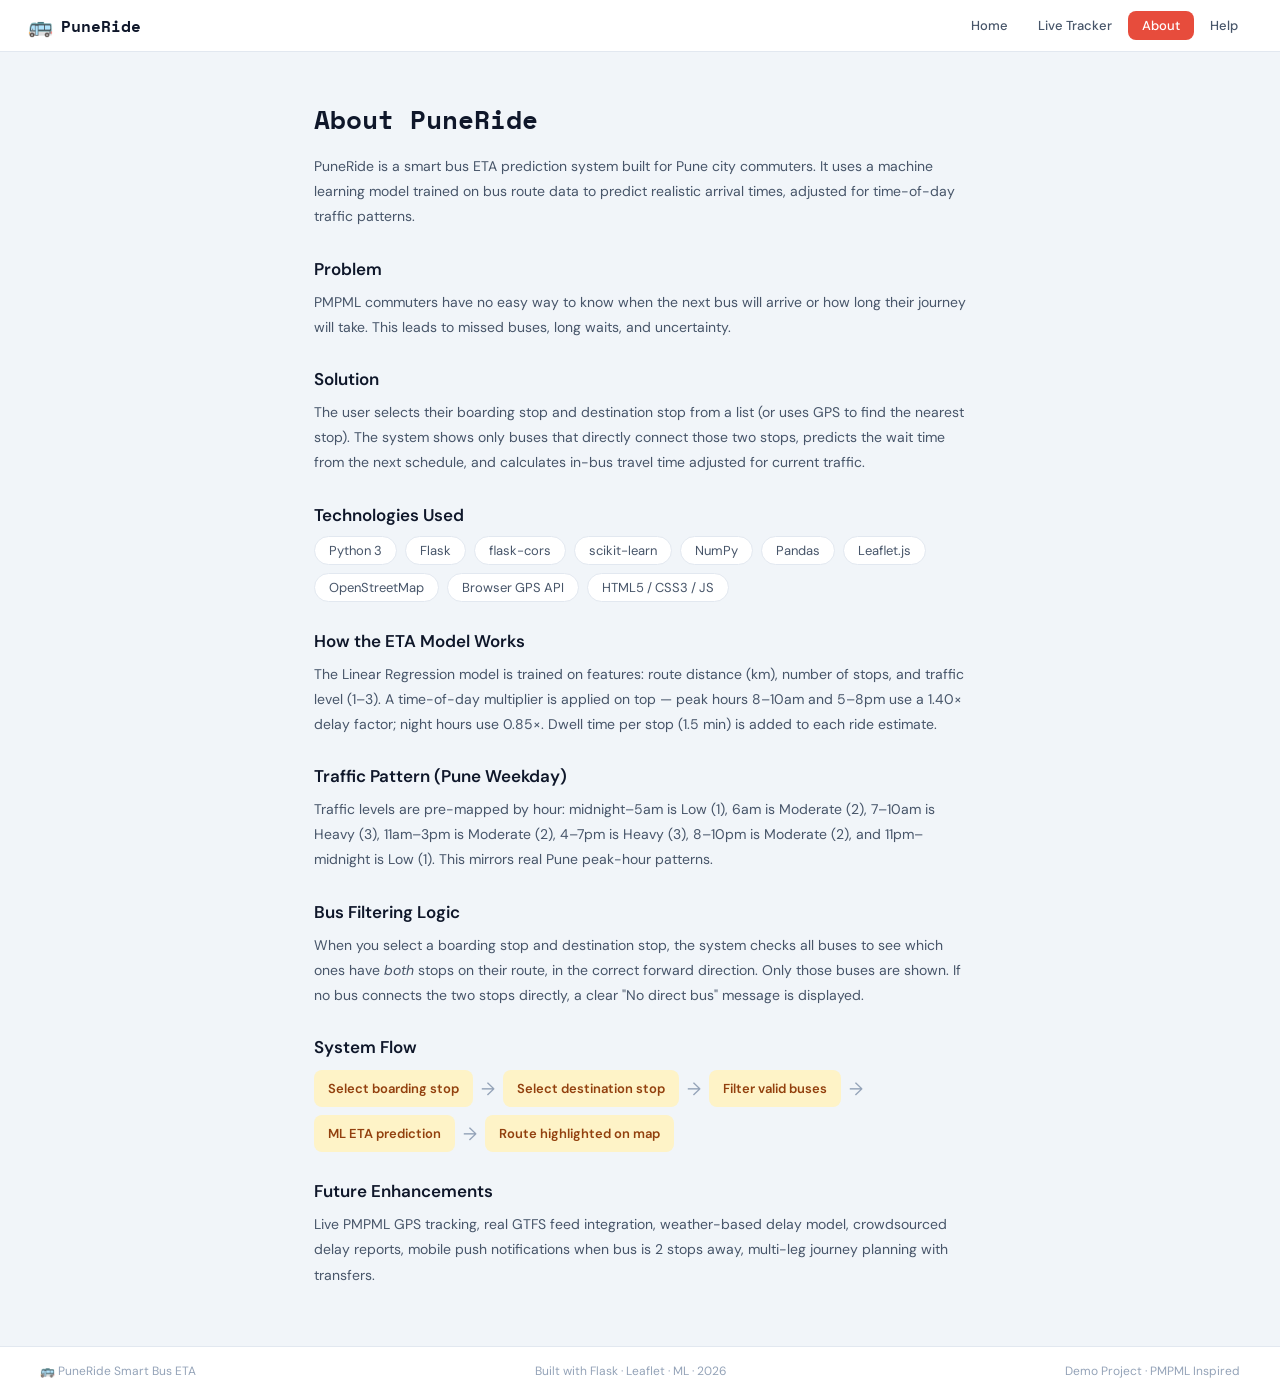
==== about.html @ 7d2801a6 "Add files via upload" ====
<!DOCTYPE html>
<html lang="en">
<head>
  <meta charset="UTF-8"/>
  <meta name="viewport" content="width=device-width, initial-scale=1.0"/>
  <title>About – PuneRide</title>
  <link rel="stylesheet" href="style.css"/>
  <link href="https://fonts.googleapis.com/css2?family=Space+Mono:wght@400;700&family=DM+Sans:wght@300;400;500;600&display=swap" rel="stylesheet"/>
</head>
<body>
<nav>
  <div class="logo"><span class="logo-icon">🚌</span> PuneRide</div>
  <div class="nav-links">
    <a href="index.html">Home</a>
    <a href="dashboard.html">Live Tracker</a>
    <a href="about.html" class="active">About</a>
    <a href="help.html">Help</a>
  </div>
</nav>
<div class="content-wrap">
  <h1>About PuneRide</h1>
  <p>PuneRide is a smart bus ETA prediction system built for Pune city commuters. It uses a machine learning model trained on bus route data to predict realistic arrival times, adjusted for time-of-day traffic patterns.</p>

  <h2>Problem</h2>
  <p>PMPML commuters have no easy way to know when the next bus will arrive or how long their journey will take. This leads to missed buses, long waits, and uncertainty.</p>

  <h2>Solution</h2>
  <p>The user selects their boarding stop and destination stop from a list (or uses GPS to find the nearest stop). The system shows only buses that directly connect those two stops, predicts the wait time from the next schedule, and calculates in-bus travel time adjusted for current traffic.</p>

  <h2>Technologies Used</h2>
  <div class="chips">
    <span class="chip">Python 3</span><span class="chip">Flask</span><span class="chip">flask-cors</span>
    <span class="chip">scikit-learn</span><span class="chip">NumPy</span><span class="chip">Pandas</span>
    <span class="chip">Leaflet.js</span><span class="chip">OpenStreetMap</span>
    <span class="chip">Browser GPS API</span><span class="chip">HTML5 / CSS3 / JS</span>
  </div>

  <h2>How the ETA Model Works</h2>
  <p>The Linear Regression model is trained on features: route distance (km), number of stops, and traffic level (1–3). A time-of-day multiplier is applied on top — peak hours 8–10am and 5–8pm use a 1.40× delay factor; night hours use 0.85×. Dwell time per stop (1.5 min) is added to each ride estimate.</p>

  <h2>Traffic Pattern (Pune Weekday)</h2>
  <p>Traffic levels are pre-mapped by hour: midnight–5am is Low (1), 6am is Moderate (2), 7–10am is Heavy (3), 11am–3pm is Moderate (2), 4–7pm is Heavy (3), 8–10pm is Moderate (2), and 11pm–midnight is Low (1). This mirrors real Pune peak-hour patterns.</p>

  <h2>Bus Filtering Logic</h2>
  <p>When you select a boarding stop and destination stop, the system checks all buses to see which ones have <em>both</em> stops on their route, in the correct forward direction. Only those buses are shown. If no bus connects the two stops directly, a clear "No direct bus" message is displayed.</p>

  <h2>System Flow</h2>
  <div class="flow">
    <div class="flow-step">Select boarding stop</div>
    <div class="flow-arrow">→</div>
    <div class="flow-step">Select destination stop</div>
    <div class="flow-arrow">→</div>
    <div class="flow-step">Filter valid buses</div>
    <div class="flow-arrow">→</div>
    <div class="flow-step">ML ETA prediction</div>
    <div class="flow-arrow">→</div>
    <div class="flow-step">Route highlighted on map</div>
  </div>

  <h2>Future Enhancements</h2>
  <p>Live PMPML GPS tracking, real GTFS feed integration, weather-based delay model, crowdsourced delay reports, mobile push notifications when bus is 2 stops away, multi-leg journey planning with transfers.</p>
</div>
<footer>
  <div class="footer-inner">
    <span>🚌 PuneRide Smart Bus ETA</span>
    <span>Built with Flask · Leaflet · ML · 2026</span>
    <span>Demo Project · PMPML Inspired</span>
  </div>
</footer>
</body>
</html>
---- style.css ----
/* =============================================
   PUNERIDE v2 — STYLES
============================================= */
:root {
  --brand:    #e74c3c;
  --brand-dk: #c0392b;
  --green:    #27ae60;
  --amber:    #f39c12;
  --text-1:   #0f172a;
  --text-2:   #475569;
  --text-3:   #94a3b8;
  --bg:       #f1f5f9;
  --surface:  #ffffff;
  --border:   #e2e8f0;
  --radius:   10px;
  --radius-lg:14px;
  --shadow:   0 2px 14px rgba(0,0,0,0.08);
}

* { box-sizing: border-box; margin: 0; padding: 0; }

body {
  font-family: 'DM Sans', sans-serif;
  background: var(--bg);
  color: var(--text-1);
  min-height: 100vh;
  display: flex;
  flex-direction: column;
}
.dashboard-body { overflow: hidden; height: 100vh; }
a { text-decoration: none; color: inherit; }

/* NAV */
nav {
  display: flex;
  align-items: center;
  justify-content: space-between;
  padding: 0 28px;
  height: 52px;
  background: var(--surface);
  border-bottom: 1px solid var(--border);
  flex-shrink: 0;
  z-index: 300;
  position: relative;
}
.logo {
  font-family: 'Space Mono', monospace;
  font-size: 16px;
  font-weight: 700;
  display: flex;
  align-items: center;
  gap: 8px;
}
.logo-icon { font-size: 20px; }
.nav-links { display: flex; gap: 2px; }
.nav-links a {
  padding: 6px 14px;
  border-radius: 8px;
  font-size: 13px;
  font-weight: 500;
  color: var(--text-2);
  transition: all 0.15s;
}
.nav-links a:hover { background: var(--bg); color: var(--text-1); }
.nav-links a.active { background: var(--brand); color: #fff; }

/* TRACKER LAYOUT */
.tracker-layout {
  display: grid;
  grid-template-columns: 360px 1fr;
  height: calc(100vh - 52px);
  overflow: hidden;
}

/* LEFT PANEL */
.left-panel {
  background: var(--surface);
  border-right: 1px solid var(--border);
  overflow-y: auto;
}

.panel-section {
  padding: 18px 18px;
  border-bottom: 1px solid var(--border);
}
.panel-section.hidden { display: none; }

.step-header {
  display: flex;
  align-items: center;
  gap: 10px;
  margin-bottom: 14px;
  font-size: 14px;
  font-weight: 600;
}
.step-badge {
  width: 22px; height: 22px;
  background: var(--brand);
  color: #fff;
  border-radius: 50%;
  display: flex; align-items: center; justify-content: center;
  font-size: 11px; font-weight: 700; flex-shrink: 0;
}

/* Search */
.search-wrap {
  display: flex;
  gap: 8px;
  margin-bottom: 10px;
}
.search-wrap input {
  flex: 1;
  padding: 9px 12px;
  border: 1px solid var(--border);
  border-radius: var(--radius);
  font-size: 14px;
  font-family: 'DM Sans', sans-serif;
  color: var(--text-1);
  background: var(--bg);
  outline: none;
}
.search-wrap input:focus { border-color: var(--brand); background: #fff; }

.gps-btn {
  padding: 8px 12px;
  border: 1px solid var(--border);
  border-radius: var(--radius);
  background: var(--surface);
  font-size: 12px;
  font-weight: 600;
  color: var(--text-2);
  cursor: pointer;
  white-space: nowrap;
  transition: all 0.15s;
  font-family: 'DM Sans', sans-serif;
}
.gps-btn:hover { background: var(--bg); color: var(--text-1); }

/* Stop list */
.stop-list {
  max-height: 340px;
  overflow-y: auto;
}
.stop-item {
  display: flex;
  align-items: center;
  gap: 10px;
  padding: 10px 12px;
  border-radius: var(--radius);
  cursor: pointer;
  transition: background 0.12s;
  border: 1px solid transparent;
}
.stop-item:hover { background: var(--bg); border-color: var(--border); }
.stop-icon { font-size: 18px; flex-shrink: 0; }
.stop-name { font-size: 13px; font-weight: 500; color: var(--text-1); }
.stop-routes { font-size: 11px; color: var(--text-3); margin-top: 2px; }
.no-stops { padding: 16px 12px; font-size: 13px; color: var(--text-3); text-align: center; }

/* Selected stop row */
.selected-stop-row {
  display: flex;
  align-items: center;
  gap: 10px;
  background: var(--bg);
  border: 1px solid var(--border);
  border-radius: var(--radius);
  padding: 10px 12px;
}
.sel-dot {
  width: 12px; height: 12px;
  border-radius: 50%;
  flex-shrink: 0;
}
.sel-label { font-size: 11px; color: var(--text-3); }
.sel-name { font-size: 13px; font-weight: 600; color: var(--text-1); }
.change-btn {
  margin-left: auto;
  font-size: 12px;
  color: var(--brand);
  background: none;
  border: none;
  cursor: pointer;
  font-weight: 600;
  font-family: 'DM Sans', sans-serif;
}
.change-btn:hover { text-decoration: underline; }

/* Bus Cards */
.bus-card {
  border: 1.5px solid var(--border);
  border-radius: var(--radius-lg);
  margin-bottom: 10px;
  overflow: hidden;
  transition: border-color 0.15s;
  position: relative;
}
.bus-card.best  { border-color: var(--brand); }
.bus-card.selected-card { border-color: var(--brand); box-shadow: 0 0 0 3px rgba(231,76,60,0.12); }
.best-badge {
  position: absolute; top: 8px; right: 8px;
  background: var(--brand); color: #fff;
  font-size: 10px; font-weight: 700;
  padding: 2px 8px; border-radius: 99px;
}
.bus-card-top {
  display: flex; align-items: center; gap: 12px;
  padding: 14px;
}
.bus-number {
  width: 44px; height: 44px;
  border-radius: 10px;
  color: #fff;
  font-family: 'Space Mono', monospace;
  font-size: 14px; font-weight: 700;
  display: flex; align-items: center; justify-content: center;
  flex-shrink: 0;
}
.bus-info { flex: 1; }
.bus-name  { font-size: 13px; font-weight: 600; }
.bus-meta  { font-size: 11px; color: var(--text-3); margin-top: 2px; }
.bus-eta-mini { text-align: right; }
.eta-mins {
  font-family: 'Space Mono', monospace;
  font-size: 22px; font-weight: 700;
}
.eta-mins span { font-size: 11px; font-weight: 400; color: var(--text-3); margin-left: 2px; }
.eta-arrive { font-size: 11px; color: var(--text-3); }

.bus-breakdown {
  border-top: 1px solid var(--border);
  padding: 8px 14px;
  background: var(--bg);
}
.bk-row {
  display: flex; gap: 8px; align-items: flex-start;
  font-size: 12px; color: var(--text-2);
  padding: 3px 0;
}
.bk-icon { flex-shrink: 0; }

.btn-select-bus {
  width: 100%; padding: 10px;
  background: var(--text-1); color: #fff;
  border: none; font-family: 'DM Sans', sans-serif;
  font-size: 13px; font-weight: 600;
  cursor: pointer; transition: background 0.15s;
}
.btn-select-bus:hover { background: #1e293b; }

/* No bus message */
.no-bus-msg {
  text-align: center;
  padding: 28px 16px;
  background: var(--bg);
  border: 1.5px dashed var(--border);
  border-radius: var(--radius-lg);
}
.no-bus-icon { font-size: 36px; margin-bottom: 10px; }
.no-bus-title { font-size: 16px; font-weight: 700; color: var(--text-1); margin-bottom: 8px; }
.no-bus-sub { font-size: 13px; color: var(--text-2); line-height: 1.6; }

/* ETA Panel */
.eta-hero {
  display: flex; align-items: center; justify-content: space-between;
  background: var(--brand); color: #fff;
  border-radius: var(--radius-lg);
  padding: 18px 20px; margin-bottom: 16px;
}
.eta-big {
  font-family: 'Space Mono', monospace;
  font-size: 52px; font-weight: 700; line-height: 1;
}
.eta-unit { font-size: 13px; opacity: 0.8; margin-top: 4px; }
.eta-arrive-box { text-align: right; }
.eta-arrive-label { font-size: 11px; opacity: 0.75; }
.eta-arrive-time {
  font-family: 'Space Mono', monospace;
  font-size: 28px; font-weight: 700; margin-top: 4px;
}

.journey-timeline { margin-bottom: 14px; }
.tl-step { display: flex; align-items: flex-start; gap: 12px; padding: 8px 0; }
.tl-dot { width: 12px; height: 12px; border-radius: 50%; flex-shrink: 0; margin-top: 4px; }
.tl-content { flex: 1; }
.tl-title { font-size: 13px; font-weight: 600; }
.tl-sub { font-size: 12px; color: var(--text-3); margin-top: 2px; }
.tl-time {
  font-family: 'Space Mono', monospace;
  font-size: 13px; font-weight: 700; white-space: nowrap;
}
.tl-line { width: 1px; height: 14px; background: var(--border); margin-left: 5px; }

.traffic-info-row {
  display: flex; align-items: center; justify-content: space-between;
  padding: 10px 12px;
  border: 1.5px solid;
  border-radius: 8px;
  font-size: 13px; font-weight: 600;
  margin-bottom: 14px;
}

.btn-reset {
  width: 100%; padding: 10px;
  background: transparent;
  border: 1px solid var(--border);
  border-radius: var(--radius);
  font-family: 'DM Sans', sans-serif;
  font-size: 13px; color: var(--text-2);
  cursor: pointer; transition: all 0.15s;
}
.btn-reset:hover { background: var(--bg); color: var(--text-1); }

/* MAP */
.map-container { position: relative; height: 100%; }
#map { width: 100%; height: 100%; }

.map-legend {
  position: absolute; bottom: 24px; left: 14px;
  background: rgba(255,255,255,0.96);
  border: 1px solid var(--border);
  border-radius: 10px;
  padding: 10px 14px;
  display: flex; flex-direction: column; gap: 6px;
  z-index: 400; box-shadow: var(--shadow);
}
.leg-item { display: flex; align-items: center; gap: 8px; font-size: 12px; color: var(--text-2); }
.leg-dot { width: 10px; height: 10px; border-radius: 50%; }
.leg-line { width: 20px; height: 4px; background: var(--brand); border-radius: 2px; }

.traffic-badge {
  position: absolute; top: 14px; right: 14px;
  color: #fff; border-radius: 99px;
  padding: 6px 16px; font-size: 12px; font-weight: 700;
  z-index: 400; box-shadow: var(--shadow);
  font-family: 'DM Sans', sans-serif;
}

/* LANDING */
.hero {
  text-align: center; padding: 80px 24px 60px;
  max-width: 720px; margin: 0 auto;
}
.hero-badge {
  display: inline-block;
  font-family: 'Space Mono', monospace;
  font-size: 10px; font-weight: 700;
  letter-spacing: 0.15em; color: var(--brand);
  border: 1px solid var(--brand);
  border-radius: 99px; padding: 4px 14px; margin-bottom: 24px;
}
.hero h1 {
  font-family: 'Space Mono', monospace;
  font-size: 38px; font-weight: 700; line-height: 1.2;
  margin-bottom: 18px;
}
.hero h1 .accent { color: var(--brand); }
.hero p { font-size: 16px; color: var(--text-2); line-height: 1.7; margin-bottom: 32px; }
.hero-btns { display: flex; gap: 12px; justify-content: center; margin-bottom: 48px; }
.btn-main {
  display: inline-block; background: var(--brand); color: #fff;
  padding: 12px 28px; border-radius: var(--radius);
  font-size: 15px; font-weight: 600; transition: background 0.2s;
}
.btn-main:hover { background: var(--brand-dk); }
.btn-ghost {
  display: inline-block; background: transparent; color: var(--text-2);
  padding: 12px 24px; border: 1px solid var(--border);
  border-radius: var(--radius); font-size: 15px; font-weight: 500;
}
.btn-ghost:hover { background: var(--surface); }
.hero-stats { display: flex; align-items: center; justify-content: center; gap: 32px; }
.hs { text-align: center; }
.hs-num { font-family: 'Space Mono', monospace; font-size: 28px; font-weight: 700; }
.hs-label { font-size: 12px; color: var(--text-3); margin-top: 2px; }
.hs-div { width: 1px; height: 40px; background: var(--border); }

.features {
  display: grid; grid-template-columns: repeat(4,1fr);
  gap: 16px; padding: 0 40px 60px;
  max-width: 1000px; margin: 0 auto; width: 100%;
}
.feat {
  background: var(--surface);
  border: 1px solid var(--border);
  border-radius: var(--radius-lg);
  padding: 24px 20px;
}
.feat-num { font-family: 'Space Mono', monospace; font-size: 11px; color: var(--text-3); margin-bottom: 12px; }
.feat-icon { font-size: 24px; margin-bottom: 12px; }
.feat h3 { font-size: 14px; font-weight: 600; margin-bottom: 8px; }
.feat p { font-size: 13px; color: var(--text-2); line-height: 1.6; }

/* ABOUT / HELP */
.content-wrap { max-width: 700px; margin: 0 auto; padding: 48px 24px; flex: 1; }
.content-wrap h1 {
  font-family: 'Space Mono', monospace;
  font-size: 26px; font-weight: 700; margin-bottom: 16px;
}
.content-wrap h2 { font-size: 17px; font-weight: 600; margin: 28px 0 10px; }
.content-wrap p { font-size: 14px; color: var(--text-2); line-height: 1.8; margin-bottom: 10px; }
.content-wrap code {
  background: var(--bg); border: 1px solid var(--border);
  padding: 2px 6px; border-radius: 4px; font-size: 13px;
}
.chips { display: flex; flex-wrap: wrap; gap: 8px; margin-bottom: 10px; }
.chip {
  background: var(--surface); border: 1px solid var(--border);
  border-radius: 99px; padding: 5px 14px; font-size: 13px; color: var(--text-2);
}
.flow { display: flex; flex-wrap: wrap; align-items: center; gap: 8px; margin-top: 12px; }
.flow-step { background: #fef3c7; color: #92400e; padding: 10px 14px; border-radius: 8px; font-size: 13px; font-weight: 600; }
.flow-arrow { font-size: 18px; color: var(--text-3); }

.faq {
  border: 1px solid var(--border); border-radius: var(--radius);
  margin-bottom: 10px; overflow: hidden; background: var(--surface);
}
.faq-q {
  padding: 15px 18px; font-size: 14px; font-weight: 600;
  cursor: pointer; display: flex; justify-content: space-between; align-items: center;
}
.faq-q:hover { background: var(--bg); }
.arrow { font-size: 18px; color: var(--text-3); }
.faq-a { padding: 12px 18px 15px; font-size: 13px; color: var(--text-2); line-height: 1.7; border-top: 1px solid var(--border); }

/* FOOTER */
footer { padding: 16px 28px; border-top: 1px solid var(--border); background: var(--surface); margin-top: auto; }
.footer-inner {
  display: flex; justify-content: space-between;
  font-size: 12px; color: var(--text-3);
  max-width: 1200px; margin: 0 auto;
}

/* RESPONSIVE */
@media (max-width: 900px) {
  .tracker-layout { grid-template-columns: 1fr; grid-template-rows: auto 420px; }
  .features { grid-template-columns: repeat(2,1fr); }
  .hero h1 { font-size: 26px; }
  .footer-inner { flex-direction: column; gap: 4px; text-align: center; }
}
@media (max-width: 600px) {
  .features { grid-template-columns: 1fr; padding: 0 20px 40px; }
  nav { padding: 0 16px; }
  .nav-links a { padding: 5px 10px; font-size: 12px; }
}
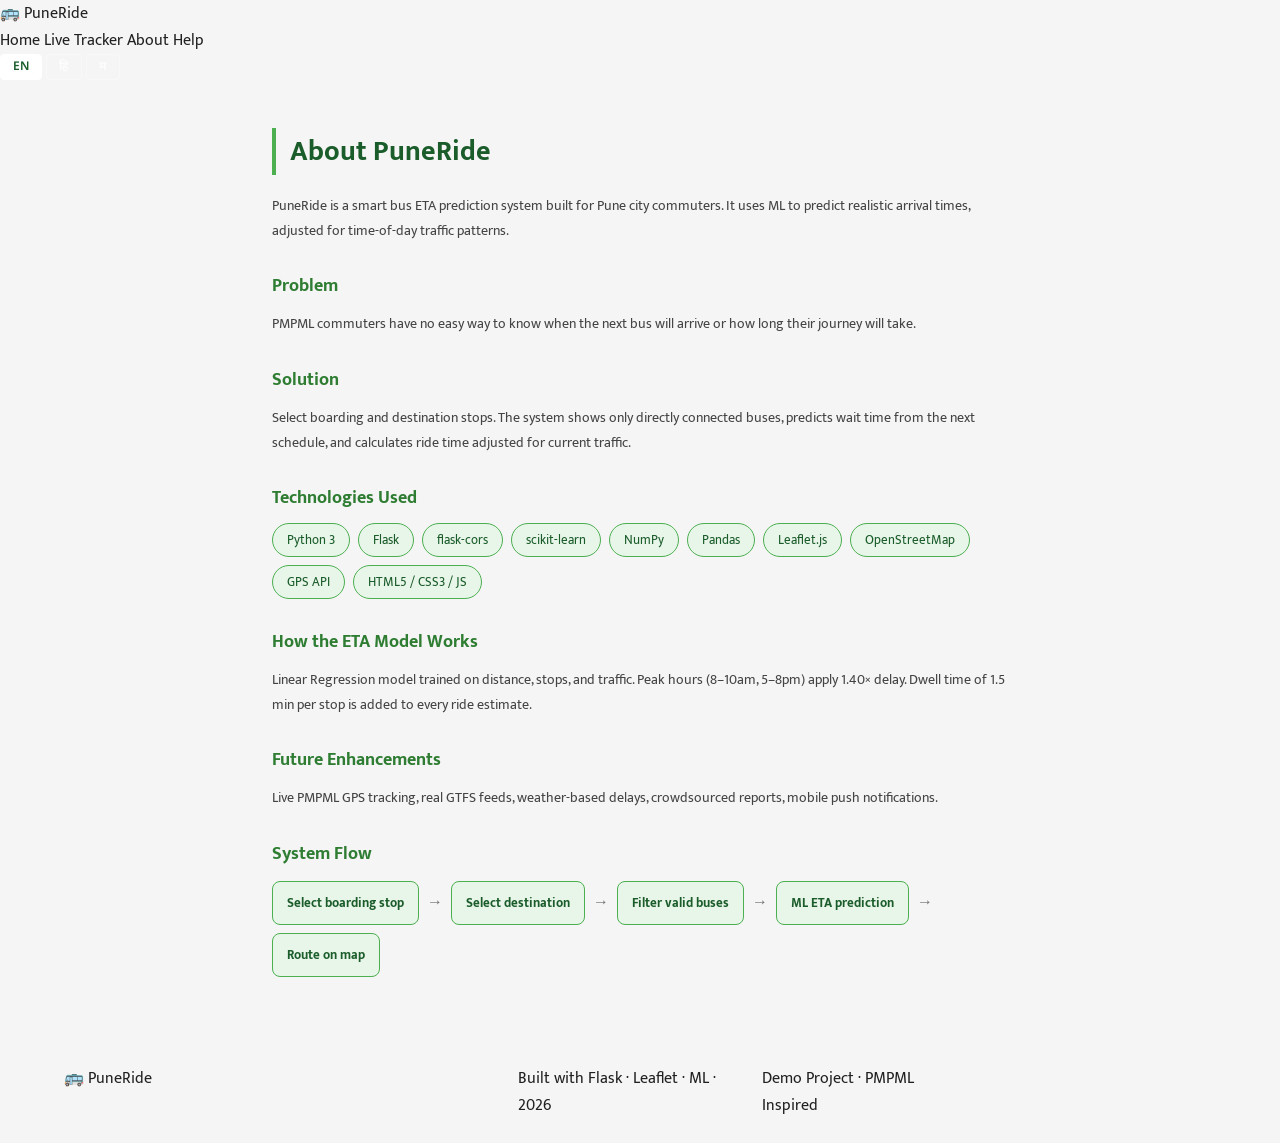
==== commit a0fc467e: "Add files via upload" ====
--- a/about.html
+++ b/about.html
@@ -5,67 +5,68 @@
   <meta name="viewport" content="width=device-width, initial-scale=1.0"/>
   <title>About – PuneRide</title>
   <link rel="stylesheet" href="style.css"/>
-  <link href="https://fonts.googleapis.com/css2?family=Space+Mono:wght@400;700&family=DM+Sans:wght@300;400;500;600&display=swap" rel="stylesheet"/>
+  <link href="https://fonts.googleapis.com/css2?family=Syne:wght@400;600;700;800&family=Noto+Sans+Devanagari:wght@300;400;500;600&display=swap" rel="stylesheet"/>
 </head>
-<body>
+<body class="landing-body">
+<div class="bg-canvas">
+  <div class="bg-grid"></div>
+  <div class="bg-glow g1"></div>
+  <div class="bg-glow g2"></div>
+</div>
 <nav>
-  <div class="logo"><span class="logo-icon">🚌</span> PuneRide</div>
-  <div class="nav-links">
-    <a href="index.html">Home</a>
-    <a href="dashboard.html">Live Tracker</a>
-    <a href="about.html" class="active">About</a>
-    <a href="help.html">Help</a>
+  <div class="logo"><span class="logo-bus">🚌</span> PuneRide</div>
+  <div class="nav-center">
+    <a href="index.html" data-i18n="nav_home">Home</a>
+    <a href="dashboard.html" data-i18n="nav_tracker">Live Tracker</a>
+    <a href="about.html" class="active" data-i18n="nav_about">About</a>
+    <a href="help.html" data-i18n="nav_help">Help</a>
+  </div>
+  <div class="nav-right">
+    <div class="lang-switcher">
+      <button class="lang-btn active" data-lang="en" onclick="setLang('en')">EN</button>
+      <button class="lang-btn" data-lang="hi" onclick="setLang('hi')">हि</button>
+      <button class="lang-btn" data-lang="mr" onclick="setLang('mr')">म</button>
+    </div>
   </div>
 </nav>
-<div class="content-wrap">
-  <h1>About PuneRide</h1>
-  <p>PuneRide is a smart bus ETA prediction system built for Pune city commuters. It uses a machine learning model trained on bus route data to predict realistic arrival times, adjusted for time-of-day traffic patterns.</p>
-
-  <h2>Problem</h2>
-  <p>PMPML commuters have no easy way to know when the next bus will arrive or how long their journey will take. This leads to missed buses, long waits, and uncertainty.</p>
-
-  <h2>Solution</h2>
-  <p>The user selects their boarding stop and destination stop from a list (or uses GPS to find the nearest stop). The system shows only buses that directly connect those two stops, predicts the wait time from the next schedule, and calculates in-bus travel time adjusted for current traffic.</p>
-
-  <h2>Technologies Used</h2>
+<div class="page-wrap">
+  <h1 data-i18n="about_title">About PuneRide</h1>
+  <p data-i18n="about_p1">PuneRide is a smart bus ETA prediction system built for Pune city commuters.</p>
+  <h2 data-i18n="about_problem">Problem</h2>
+  <p data-i18n="about_prob_p">PMPML commuters have no easy way to know when the next bus will arrive.</p>
+  <h2 data-i18n="about_solution">Solution</h2>
+  <p data-i18n="about_sol_p">Select boarding and destination stops. Only directly connected buses shown.</p>
+  <h2 data-i18n="about_tech">Technologies Used</h2>
   <div class="chips">
     <span class="chip">Python 3</span><span class="chip">Flask</span><span class="chip">flask-cors</span>
     <span class="chip">scikit-learn</span><span class="chip">NumPy</span><span class="chip">Pandas</span>
     <span class="chip">Leaflet.js</span><span class="chip">OpenStreetMap</span>
-    <span class="chip">Browser GPS API</span><span class="chip">HTML5 / CSS3 / JS</span>
+    <span class="chip">GPS API</span><span class="chip">HTML5 / CSS3 / JS</span>
   </div>
-
-  <h2>How the ETA Model Works</h2>
-  <p>The Linear Regression model is trained on features: route distance (km), number of stops, and traffic level (1–3). A time-of-day multiplier is applied on top — peak hours 8–10am and 5–8pm use a 1.40× delay factor; night hours use 0.85×. Dwell time per stop (1.5 min) is added to each ride estimate.</p>
-
-  <h2>Traffic Pattern (Pune Weekday)</h2>
-  <p>Traffic levels are pre-mapped by hour: midnight–5am is Low (1), 6am is Moderate (2), 7–10am is Heavy (3), 11am–3pm is Moderate (2), 4–7pm is Heavy (3), 8–10pm is Moderate (2), and 11pm–midnight is Low (1). This mirrors real Pune peak-hour patterns.</p>
-
-  <h2>Bus Filtering Logic</h2>
-  <p>When you select a boarding stop and destination stop, the system checks all buses to see which ones have <em>both</em> stops on their route, in the correct forward direction. Only those buses are shown. If no bus connects the two stops directly, a clear "No direct bus" message is displayed.</p>
-
+  <h2 data-i18n="about_how">How the ETA Model Works</h2>
+  <p data-i18n="about_how_p">Linear Regression on distance, stops, and traffic. Peak hours 1.40× delay. 1.5 min dwell per stop.</p>
+  <h2 data-i18n="about_future">Future Enhancements</h2>
+  <p data-i18n="about_future_p">Live PMPML GPS tracking, real GTFS feeds, weather delays, push notifications.</p>
   <h2>System Flow</h2>
   <div class="flow">
-    <div class="flow-step">Select boarding stop</div>
+    <div class="flow-step" data-i18n="about_flow1">Select boarding stop</div>
     <div class="flow-arrow">→</div>
-    <div class="flow-step">Select destination stop</div>
+    <div class="flow-step" data-i18n="about_flow2">Select destination</div>
     <div class="flow-arrow">→</div>
-    <div class="flow-step">Filter valid buses</div>
+    <div class="flow-step" data-i18n="about_flow3">Filter valid buses</div>
     <div class="flow-arrow">→</div>
-    <div class="flow-step">ML ETA prediction</div>
+    <div class="flow-step" data-i18n="about_flow4">ML ETA prediction</div>
     <div class="flow-arrow">→</div>
-    <div class="flow-step">Route highlighted on map</div>
+    <div class="flow-step" data-i18n="about_flow5">Route on map</div>
   </div>
-
-  <h2>Future Enhancements</h2>
-  <p>Live PMPML GPS tracking, real GTFS feed integration, weather-based delay model, crowdsourced delay reports, mobile push notifications when bus is 2 stops away, multi-leg journey planning with transfers.</p>
 </div>
 <footer>
   <div class="footer-inner">
-    <span>🚌 PuneRide Smart Bus ETA</span>
-    <span>Built with Flask · Leaflet · ML · 2026</span>
-    <span>Demo Project · PMPML Inspired</span>
+    <span>🚌 PuneRide</span>
+    <span data-i18n="footer_built">Built with Flask · Leaflet · ML · 2026</span>
+    <span data-i18n="footer_demo">Demo Project · PMPML Inspired</span>
   </div>
 </footer>
+<script src="i18n.js"></script>
 </body>
 </html>
--- a/style.css
+++ b/style.css
@@ -1,87 +1,634 @@
 /* =============================================
-   PUNERIDE v2 — STYLES
+   PUNERIDE — STYLE.CSS
+   Landing: PMPML-inspired (green, white, cards)
+   Dashboard: Dark professional (unchanged)
+   Font: Mukta + Noto Sans Devanagari
+============================================= */
+
+@import url('https://fonts.googleapis.com/css2?family=Noto+Sans+Devanagari:wght@300;400;500;600;700&family=Mukta:wght@400;500;600;700&display=swap');
+
+/* =============================================
+   CSS VARIABLES — TWO THEMES
 ============================================= */
 :root {
-  --brand:    #e74c3c;
-  --brand-dk: #c0392b;
-  --green:    #27ae60;
-  --amber:    #f39c12;
-  --text-1:   #0f172a;
-  --text-2:   #475569;
-  --text-3:   #94a3b8;
-  --bg:       #f1f5f9;
-  --surface:  #ffffff;
-  --border:   #e2e8f0;
-  --radius:   10px;
-  --radius-lg:14px;
-  --shadow:   0 2px 14px rgba(0,0,0,0.08);
+  /* PMPML Green theme (landing, about, help) */
+  --green-dark:   #1a5c2a;
+  --green-mid:    #2e7d32;
+  --green-light:  #4caf50;
+  --green-pale:   #e8f5e9;
+  --accent:       #e53935;
+  --accent-yellow:#ffc107;
+  --white:        #ffffff;
+  --off-white:    #f5f5f5;
+  --light-gray:   #eeeeee;
+  --mid-gray:     #757575;
+  --dark:         #212121;
+  --border-light: #e0e0e0;
+
+  /* Dashboard dark theme */
+  --brand:       #ff6f3c;
+  --brand-dk:    #e55a28;
+  --brand-glow:  rgba(255,111,60,0.25);
+  --d-green:     #22c55e;
+  --d-amber:     #f59e0b;
+  --d-red:       #ef4444;
+  --bg:          #0a0a0f;
+  --bg2:         #111118;
+  --bg3:         #18181f;
+  --surface:     #1c1c26;
+  --surface2:    #22222e;
+  --d-border:    rgba(255,255,255,0.08);
+  --d-border-hi: rgba(255,255,255,0.14);
+  --text-1:      #f0f0f8;
+  --text-2:      #9494b0;
+  --text-3:      #5a5a70;
+
+  --radius:    8px;
+  --radius-lg: 14px;
+  --shadow-sm: 0 2px 8px rgba(0,0,0,0.1);
+  --shadow:    0 4px 16px rgba(0,0,0,0.12);
 }
 
 * { box-sizing: border-box; margin: 0; padding: 0; }
 
 body {
-  font-family: 'DM Sans', sans-serif;
+  font-family: 'Mukta', 'Noto Sans Devanagari', sans-serif;
+  background: var(--off-white);
+  color: var(--dark);
+  min-height: 100vh;
+  display: flex;
+  flex-direction: column;
+}
+
+.dashboard-body {
   background: var(--bg);
   color: var(--text-1);
-  min-height: 100vh;
+  overflow: hidden;
+  height: 100vh;
+}
+
+a { text-decoration: none; color: inherit; }
+
+/* =============================================
+   TOP BAR
+============================================= */
+.top-bar {
+  background: var(--green-dark);
+  color: var(--white);
+  padding: 6px 0;
+  font-size: 13px;
+}
+.top-bar-inner {
+  max-width: 1200px;
+  margin: 0 auto;
+  padding: 0 24px;
+  display: flex;
+  align-items: center;
+  justify-content: space-between;
+}
+.helpline { color: rgba(255,255,255,0.9); }
+.helpline strong { color: var(--accent-yellow); }
+
+/* Language switcher — landing pages */
+.lang-switcher {
+  display: flex;
+  gap: 4px;
+}
+.lang-btn {
+  padding: 4px 12px;
+  border-radius: 4px;
+  border: 1px solid rgba(255,255,255,0.3);
+  background: transparent;
+  color: rgba(255,255,255,0.8);
+  font-size: 12px;
+  font-weight: 600;
+  cursor: pointer;
+  font-family: 'Noto Sans Devanagari', 'Mukta', sans-serif;
+  transition: all 0.15s;
+}
+.lang-btn:hover { background: rgba(255,255,255,0.15); color: #fff; }
+.lang-btn.active { background: var(--white); color: var(--green-dark); border-color: var(--white); }
+
+/* =============================================
+   SITE HEADER
+============================================= */
+.site-header {
+  background: var(--green-mid);
+  box-shadow: 0 2px 8px rgba(0,0,0,0.2);
+  position: sticky;
+  top: 0;
+  z-index: 200;
+}
+.header-inner {
+  max-width: 1200px;
+  margin: 0 auto;
+  padding: 0 24px;
+  display: flex;
+  align-items: center;
+  justify-content: space-between;
+  height: 64px;
+}
+
+.brand { display: flex; align-items: center; gap: 12px; }
+.brand-logo { font-size: 32px; }
+.brand-name {
+  font-size: 22px;
+  font-weight: 700;
+  color: var(--white);
+  line-height: 1;
+}
+.brand-sub {
+  font-size: 10px;
+  color: rgba(255,255,255,0.75);
+  letter-spacing: 0.08em;
+  margin-top: 2px;
+}
+
+.main-nav { display: flex; gap: 2px; }
+.main-nav a {
+  padding: 8px 18px;
+  border-radius: 4px;
+  font-size: 14px;
+  font-weight: 600;
+  color: rgba(255,255,255,0.85);
+  transition: all 0.15s;
+}
+.main-nav a:hover { background: rgba(255,255,255,0.15); color: #fff; }
+.main-nav a.active { background: var(--white); color: var(--green-mid); }
+
+/* =============================================
+   NEWS TICKER
+============================================= */
+.ticker-bar {
+  background: var(--dark);
+  color: var(--white);
+  display: flex;
+  align-items: center;
+  height: 38px;
+  overflow: hidden;
+}
+.ticker-label {
+  background: var(--accent);
+  color: #fff;
+  padding: 0 16px;
+  font-size: 13px;
+  font-weight: 700;
+  height: 100%;
+  display: flex;
+  align-items: center;
+  flex-shrink: 0;
+  white-space: nowrap;
+}
+.ticker-wrap {
+  flex: 1;
+  overflow: hidden;
+  position: relative;
+}
+.ticker-content {
+  display: inline-flex;
+  align-items: center;
+  gap: 24px;
+  white-space: nowrap;
+  animation: ticker 35s linear infinite;
+  padding-left: 100%;
+}
+.tick-item { font-size: 13px; color: rgba(255,255,255,0.9); }
+.new-badge {
+  background: var(--accent-yellow);
+  color: var(--dark);
+  font-size: 10px;
+  font-weight: 700;
+  padding: 2px 8px;
+  border-radius: 99px;
+  flex-shrink: 0;
+}
+@keyframes ticker {
+  0%   { transform: translateX(0); }
+  100% { transform: translateX(-50%); }
+}
+
+/* =============================================
+   HERO SLIDER
+============================================= */
+.hero-slider {
+  position: relative;
+  height: 420px;
+  overflow: hidden;
+  background: var(--green-dark);
+}
+
+.slide {
+  position: absolute;
+  inset: 0;
+  opacity: 0;
+  transition: opacity 0.7s ease;
+}
+.slide.active { opacity: 1; }
+
+.slide-img {
+  width: 100%;
+  height: 100%;
+  object-fit: cover;
+  object-position: center;
+  display: block;
+}
+
+.slide-overlay {
+  position: absolute;
+  inset: 0;
+  background: linear-gradient(90deg, rgba(0,0,0,0.68) 0%, rgba(0,0,0,0.3) 60%, transparent 100%);
+  display: flex;
+  align-items: center;
+}
+
+.slide-caption {
+  max-width: 560px;
+  padding: 0 64px;
+  color: #fff;
+}
+.slide-badge {
+  display: inline-block;
+  background: var(--green-light);
+  color: #fff;
+  font-size: 11px;
+  font-weight: 700;
+  letter-spacing: 0.1em;
+  padding: 4px 14px;
+  border-radius: 99px;
+  margin-bottom: 14px;
+}
+.slide-caption h1 {
+  font-size: 40px;
+  font-weight: 700;
+  line-height: 1.1;
+  margin-bottom: 8px;
+  text-shadow: 0 2px 8px rgba(0,0,0,0.4);
+}
+.slide-caption h2 {
+  font-size: 26px;
+  font-weight: 600;
+  color: var(--accent-yellow);
+  margin-bottom: 12px;
+}
+.slide-caption p {
+  font-size: 15px;
+  color: rgba(255,255,255,0.85);
+  line-height: 1.6;
+  margin-bottom: 24px;
+  max-width: 440px;
+}
+.slide-cta {
+  display: inline-block;
+  background: var(--green-light);
+  color: #fff;
+  padding: 12px 28px;
+  border-radius: 4px;
+  font-size: 15px;
+  font-weight: 700;
+  transition: background 0.2s;
+  box-shadow: 0 4px 12px rgba(0,0,0,0.2);
+}
+.slide-cta:hover { background: var(--green-dark); }
+
+/* Slider controls */
+.slide-arrow {
+  position: absolute;
+  top: 50%;
+  transform: translateY(-50%);
+  background: rgba(0,0,0,0.35);
+  color: #fff;
+  border: none;
+  width: 42px; height: 42px;
+  border-radius: 50%;
+  font-size: 18px;
+  cursor: pointer;
+  z-index: 10;
+  transition: background 0.2s;
+  display: flex; align-items: center; justify-content: center;
+}
+.slide-arrow:hover { background: rgba(0,0,0,0.6); }
+.slide-arrow.prev { left: 16px; }
+.slide-arrow.next { right: 16px; }
+
+.slide-dots {
+  position: absolute;
+  bottom: 16px;
+  left: 50%;
+  transform: translateX(-50%);
+  display: flex;
+  gap: 8px;
+  z-index: 10;
+}
+.dot {
+  width: 10px; height: 10px;
+  border-radius: 50%;
+  background: rgba(255,255,255,0.5);
+  cursor: pointer;
+  transition: background 0.2s;
+}
+.dot.active { background: var(--white); }
+
+/* =============================================
+   STATS SECTION
+============================================= */
+.stats-section {
+  background: var(--white);
+  box-shadow: var(--shadow-sm);
+  border-bottom: 2px solid var(--green-pale);
+}
+.stats-row {
+  max-width: 1200px;
+  margin: 0 auto;
+  padding: 0 24px;
+  display: grid;
+  grid-template-columns: repeat(5, 1fr);
+  gap: 0;
+}
+.stat-card {
+  display: flex;
+  align-items: center;
+  gap: 14px;
+  padding: 22px 20px;
+  border-right: 1px solid var(--border-light);
+  transition: background 0.15s;
+}
+.stat-card:last-child { border-right: none; }
+.stat-card:hover { background: var(--green-pale); }
+.stat-icon-box {
+  width: 48px; height: 48px;
+  background: var(--green-pale);
+  border-radius: 50%;
+  display: flex; align-items: center; justify-content: center;
+  font-size: 22px;
+  flex-shrink: 0;
+  border: 2px solid var(--green-light);
+}
+.stat-label { font-size: 12px; color: var(--mid-gray); margin-bottom: 2px; }
+.stat-num { font-size: 22px; font-weight: 700; color: var(--green-mid); }
+
+/* =============================================
+   FEATURES SECTION
+============================================= */
+.features-section {
+  background: var(--off-white);
+  padding: 48px 24px;
+}
+.section-heading {
+  text-align: center;
+  margin-bottom: 32px;
+}
+.section-heading h2 {
+  font-size: 24px;
+  font-weight: 700;
+  color: var(--green-dark);
+  margin-bottom: 10px;
+}
+.heading-bar {
+  width: 60px;
+  height: 3px;
+  background: var(--green-light);
+  margin: 0 auto;
+  border-radius: 99px;
+}
+
+.features-grid {
+  max-width: 1100px;
+  margin: 0 auto;
+  display: grid;
+  grid-template-columns: repeat(4, 1fr);
+  gap: 20px;
+}
+.feat-card {
+  background: var(--white);
+  border: 1px solid var(--border-light);
+  border-radius: var(--radius);
+  padding: 28px 22px;
+  text-align: center;
+  box-shadow: var(--shadow-sm);
+  transition: all 0.2s;
+  border-top: 3px solid var(--green-light);
+}
+.feat-card:hover { transform: translateY(-4px); box-shadow: var(--shadow); }
+.feat-icon { font-size: 32px; margin-bottom: 14px; }
+.feat-card h3 { font-size: 15px; font-weight: 700; color: var(--green-dark); margin-bottom: 8px; }
+.feat-card p { font-size: 13px; color: var(--mid-gray); line-height: 1.6; }
+
+/* =============================================
+   ROUTES SECTION
+============================================= */
+.routes-section {
+  background: var(--white);
+  padding: 48px 24px;
+}
+.routes-grid {
+  max-width: 1100px;
+  margin: 0 auto;
   display: flex;
   flex-direction: column;
-}
-.dashboard-body { overflow: hidden; height: 100vh; }
-a { text-decoration: none; color: inherit; }
-
-/* NAV */
-nav {
-  display: flex;
-  align-items: center;
-  justify-content: space-between;
-  padding: 0 28px;
-  height: 52px;
-  background: var(--surface);
-  border-bottom: 1px solid var(--border);
+  gap: 14px;
+}
+.route-card {
+  display: flex;
+  align-items: center;
+  gap: 20px;
+  background: var(--off-white);
+  border: 1px solid var(--border-light);
+  border-radius: var(--radius);
+  padding: 18px 22px;
+  transition: all 0.15s;
+  border-left: 4px solid var(--green-light);
+}
+.route-card:hover { background: var(--green-pale); box-shadow: var(--shadow-sm); }
+.route-badge {
+  width: 52px; height: 52px;
+  border-radius: 10px;
+  color: #fff;
+  font-size: 17px;
+  font-weight: 700;
+  display: flex; align-items: center; justify-content: center;
   flex-shrink: 0;
-  z-index: 300;
-  position: relative;
-}
-.logo {
-  font-family: 'Space Mono', monospace;
-  font-size: 16px;
-  font-weight: 700;
-  display: flex;
-  align-items: center;
-  gap: 8px;
-}
-.logo-icon { font-size: 20px; }
-.nav-links { display: flex; gap: 2px; }
-.nav-links a {
-  padding: 6px 14px;
-  border-radius: 8px;
+}
+.route-body { flex: 1; }
+.route-name { font-size: 15px; font-weight: 700; color: var(--dark); margin-bottom: 4px; }
+.route-meta { font-size: 12px; color: var(--mid-gray); margin-bottom: 4px; }
+.route-stops { font-size: 12px; color: var(--mid-gray); }
+.route-track-btn {
+  display: inline-block;
+  background: var(--green-mid);
+  color: #fff;
+  padding: 9px 22px;
+  border-radius: 4px;
   font-size: 13px;
-  font-weight: 500;
-  color: var(--text-2);
-  transition: all 0.15s;
-}
-.nav-links a:hover { background: var(--bg); color: var(--text-1); }
-.nav-links a.active { background: var(--brand); color: #fff; }
-
-/* TRACKER LAYOUT */
-.tracker-layout {
+  font-weight: 700;
+  white-space: nowrap;
+  transition: background 0.15s;
+  flex-shrink: 0;
+}
+.route-track-btn:hover { background: var(--green-dark); }
+
+/* =============================================
+   FOOTER
+============================================= */
+.site-footer {
+  background: var(--green-dark);
+  color: rgba(255,255,255,0.85);
+  margin-top: auto;
+}
+.footer-inner {
+  max-width: 1200px;
+  margin: 0 auto;
+  padding: 40px 24px 24px;
+  display: grid;
+  grid-template-columns: 2fr 1fr 1fr 1fr;
+  gap: 32px;
+}
+.footer-brand {
+  font-size: 20px;
+  font-weight: 700;
+  color: #fff;
+  margin-bottom: 12px;
+}
+.footer-col p { font-size: 13px; line-height: 1.8; color: rgba(255,255,255,0.7); }
+.footer-col h4 { font-size: 14px; font-weight: 700; color: var(--accent-yellow); margin-bottom: 12px; }
+.footer-col a {
+  display: block;
+  font-size: 13px;
+  color: rgba(255,255,255,0.7);
+  margin-bottom: 6px;
+  transition: color 0.15s;
+}
+.footer-col a:hover { color: #fff; }
+.footer-bottom {
+  border-top: 1px solid rgba(255,255,255,0.1);
+  text-align: center;
+  padding: 14px 24px;
+  font-size: 12px;
+  color: rgba(255,255,255,0.5);
+}
+
+/* =============================================
+   ABOUT / HELP PAGES (light theme)
+============================================= */
+.page-wrap {
+  max-width: 800px;
+  margin: 0 auto;
+  padding: 48px 32px;
+  flex: 1;
+}
+.page-wrap h1 {
+  font-size: 28px; font-weight: 700;
+  color: var(--green-dark); margin-bottom: 18px;
+  border-left: 4px solid var(--green-light);
+  padding-left: 14px;
+}
+.page-wrap h2 {
+  font-size: 18px; font-weight: 700;
+  color: var(--green-mid); margin: 28px 0 10px;
+}
+.page-wrap p { font-size: 14px; color: #444; line-height: 1.8; margin-bottom: 10px; }
+.page-wrap code {
+  background: var(--light-gray);
+  border: 1px solid var(--border-light);
+  padding: 2px 7px; border-radius: 4px;
+  font-size: 13px; color: var(--accent);
+}
+
+.chips { display: flex; flex-wrap: wrap; gap: 8px; margin-bottom: 12px; }
+.chip {
+  background: var(--green-pale);
+  border: 1px solid var(--green-light);
+  border-radius: 99px;
+  padding: 5px 14px;
+  font-size: 13px; color: var(--green-dark);
+}
+
+.flow { display: flex; flex-wrap: wrap; align-items: center; gap: 8px; margin-top: 12px; }
+.flow-step {
+  background: var(--green-pale);
+  border: 1px solid var(--green-light);
+  color: var(--green-dark);
+  padding: 10px 14px; border-radius: 8px;
+  font-size: 13px; font-weight: 700;
+}
+.flow-arrow { font-size: 16px; color: var(--mid-gray); }
+
+/* FAQ */
+.faq {
+  border: 1px solid var(--border-light);
+  border-radius: var(--radius);
+  margin-bottom: 10px;
+  overflow: hidden;
+  background: var(--white);
+}
+.faq-q {
+  padding: 15px 18px; font-size: 14px; font-weight: 700;
+  cursor: pointer; display: flex; justify-content: space-between; align-items: center;
+  color: var(--green-dark); transition: background 0.15s;
+}
+.faq-q:hover { background: var(--green-pale); }
+.arrow { font-size: 18px; color: var(--mid-gray); }
+.faq-a {
+  padding: 12px 18px 15px;
+  font-size: 13px; color: #555; line-height: 1.75;
+  border-top: 1px solid var(--border-light);
+}
+
+/* About/Help nav (reuse site-header style) */
+.page-body .site-header { background: var(--green-mid); }
+
+/* =============================================
+   DASHBOARD — PMPML-STYLE (green + white)
+============================================= */
+.dashboard-body {
+  background: #f5f5f5 !important;
+  color: var(--dark) !important;
+  overflow: hidden;
+  height: 100vh;
+  display: flex;
+  flex-direction: column;
+}
+
+/* Dashboard header inherits site-header green */
+.dash-header { position: sticky; top: 0; z-index: 300; }
+
+.dash-layout {
   display: grid;
   grid-template-columns: 360px 1fr;
-  height: calc(100vh - 52px);
+  flex: 1;
   overflow: hidden;
+  height: calc(100vh - 100px); /* top-bar 32px + header 64px + 4px */
 }
 
 /* LEFT PANEL */
-.left-panel {
-  background: var(--surface);
-  border-right: 1px solid var(--border);
+.dash-left {
+  background: var(--white);
+  border-right: 2px solid var(--green-pale);
   overflow-y: auto;
-}
+  display: flex;
+  flex-direction: column;
+  scrollbar-width: thin;
+  scrollbar-color: var(--green-light) transparent;
+}
+.dash-left::-webkit-scrollbar { width: 4px; }
+.dash-left::-webkit-scrollbar-thumb { background: var(--green-light); border-radius: 2px; }
+
+/* Green strip at top of panel */
+.panel-top-strip {
+  background: var(--green-mid);
+  color: #fff;
+  padding: 10px 18px;
+  font-size: 13px;
+  font-weight: 700;
+  display: flex;
+  align-items: center;
+  gap: 8px;
+  flex-shrink: 0;
+}
+.panel-top-icon { font-size: 16px; }
 
 .panel-section {
-  padding: 18px 18px;
-  border-bottom: 1px solid var(--border);
+  padding: 16px 16px;
+  border-bottom: 1px solid var(--border-light);
 }
 .panel-section.hidden { display: none; }
 
@@ -91,356 +638,309 @@
   gap: 10px;
   margin-bottom: 14px;
   font-size: 14px;
-  font-weight: 600;
+  font-weight: 700;
+  color: var(--green-dark);
 }
 .step-badge {
-  width: 22px; height: 22px;
-  background: var(--brand);
+  width: 24px; height: 24px;
+  background: var(--green-mid);
   color: #fff;
   border-radius: 50%;
   display: flex; align-items: center; justify-content: center;
-  font-size: 11px; font-weight: 700; flex-shrink: 0;
-}
-
-/* Search */
-.search-wrap {
-  display: flex;
-  gap: 8px;
-  margin-bottom: 10px;
-}
-.search-wrap input {
-  flex: 1;
+  font-size: 11px; font-weight: 800; flex-shrink: 0;
+}
+
+.search-wrap { display: flex; gap: 8px; margin-bottom: 10px; }
+.search-input-wrap { position: relative; flex: 1; }
+.search-icon {
+  position: absolute; left: 10px; top: 50%;
+  transform: translateY(-50%); font-size: 14px; pointer-events: none;
+}
+.search-input-wrap input {
+  width: 100%;
+  padding: 9px 12px 9px 34px;
+  background: var(--off-white);
+  border: 1px solid var(--border-light);
+  border-radius: var(--radius);
+  font-size: 13px; color: var(--dark);
+  font-family: 'Noto Sans Devanagari', 'Mukta', sans-serif;
+  outline: none;
+  transition: border-color 0.2s, box-shadow 0.2s;
+}
+.search-input-wrap input::placeholder { color: #aaa; }
+.search-input-wrap input:focus {
+  border-color: var(--green-mid);
+  box-shadow: 0 0 0 3px rgba(46,125,50,0.12);
+  background: #fff;
+}
+
+.gps-btn {
   padding: 9px 12px;
-  border: 1px solid var(--border);
+  background: var(--green-pale);
+  border: 1px solid var(--green-light);
   border-radius: var(--radius);
-  font-size: 14px;
-  font-family: 'DM Sans', sans-serif;
-  color: var(--text-1);
-  background: var(--bg);
-  outline: none;
-}
-.search-wrap input:focus { border-color: var(--brand); background: #fff; }
-
-.gps-btn {
-  padding: 8px 12px;
-  border: 1px solid var(--border);
-  border-radius: var(--radius);
-  background: var(--surface);
-  font-size: 12px;
-  font-weight: 600;
-  color: var(--text-2);
-  cursor: pointer;
-  white-space: nowrap;
-  transition: all 0.15s;
-  font-family: 'DM Sans', sans-serif;
-}
-.gps-btn:hover { background: var(--bg); color: var(--text-1); }
+  color: var(--green-dark);
+  font-size: 12px; font-weight: 700;
+  cursor: pointer; white-space: nowrap;
+  transition: all 0.2s;
+  font-family: 'Noto Sans Devanagari', 'Mukta', sans-serif;
+}
+.gps-btn:hover { background: var(--green-light); color: #fff; }
+.gps-btn:disabled { opacity: 0.5; cursor: not-allowed; }
 
 /* Stop list */
-.stop-list {
-  max-height: 340px;
-  overflow-y: auto;
-}
+.stop-list { max-height: 280px; overflow-y: auto; }
 .stop-item {
-  display: flex;
-  align-items: center;
-  gap: 10px;
-  padding: 10px 12px;
-  border-radius: var(--radius);
-  cursor: pointer;
-  transition: background 0.12s;
+  display: flex; align-items: center; gap: 10px;
+  padding: 9px 10px; border-radius: var(--radius);
+  cursor: pointer; transition: all 0.15s;
   border: 1px solid transparent;
 }
-.stop-item:hover { background: var(--bg); border-color: var(--border); }
-.stop-icon { font-size: 18px; flex-shrink: 0; }
-.stop-name { font-size: 13px; font-weight: 500; color: var(--text-1); }
-.stop-routes { font-size: 11px; color: var(--text-3); margin-top: 2px; }
-.no-stops { padding: 16px 12px; font-size: 13px; color: var(--text-3); text-align: center; }
-
-/* Selected stop row */
-.selected-stop-row {
-  display: flex;
-  align-items: center;
-  gap: 10px;
-  background: var(--bg);
-  border: 1px solid var(--border);
-  border-radius: var(--radius);
-  padding: 10px 12px;
-}
-.sel-dot {
-  width: 12px; height: 12px;
-  border-radius: 50%;
-  flex-shrink: 0;
-}
-.sel-label { font-size: 11px; color: var(--text-3); }
-.sel-name { font-size: 13px; font-weight: 600; color: var(--text-1); }
-.change-btn {
-  margin-left: auto;
-  font-size: 12px;
-  color: var(--brand);
-  background: none;
-  border: none;
-  cursor: pointer;
-  font-weight: 600;
-  font-family: 'DM Sans', sans-serif;
-}
-.change-btn:hover { text-decoration: underline; }
+.stop-item:hover {
+  background: var(--green-pale);
+  border-color: var(--green-light);
+}
+.stop-icon { font-size: 16px; flex-shrink: 0; }
+.stop-name { font-size: 13px; font-weight: 600; color: var(--dark); }
+.stop-routes { font-size: 11px; color: var(--mid-gray); margin-top: 2px; }
+.no-stops { padding: 18px 12px; font-size: 13px; color: var(--mid-gray); text-align: center; }
+
+/* Selected stop pills */
+.selected-stop-pill {
+  display: flex; align-items: center; gap: 10px;
+  border-radius: var(--radius); padding: 10px 12px;
+  border: 1px solid var(--border-light);
+  background: var(--off-white);
+}
+.selected-stop-pill.red   { border-left: 3px solid var(--accent); }
+.selected-stop-pill.green { border-left: 3px solid var(--green-light); }
+.pill-dot { width: 10px; height: 10px; border-radius: 50%; flex-shrink: 0; }
+.selected-stop-pill.red   .pill-dot { background: var(--accent); }
+.selected-stop-pill.green .pill-dot { background: var(--green-light); }
+.pill-label { font-size: 11px; color: var(--mid-gray); }
+.pill-name  { font-size: 13px; font-weight: 700; color: var(--dark); }
+.pill-text  { flex: 1; }
+.pill-change {
+  font-size: 12px; color: var(--green-mid);
+  background: none; border: none; cursor: pointer; font-weight: 700;
+}
+.pill-change:hover { text-decoration: underline; }
+
+.journey-pills { margin-bottom: 12px; }
+.pills-connector {
+  width: 2px; height: 10px;
+  background: var(--border-light);
+  margin: 3px 0 3px 20px;
+}
 
 /* Bus Cards */
 .bus-card {
-  border: 1.5px solid var(--border);
-  border-radius: var(--radius-lg);
+  background: var(--white);
+  border: 1px solid var(--border-light);
+  border-radius: var(--radius);
   margin-bottom: 10px;
   overflow: hidden;
-  transition: border-color 0.15s;
+  transition: all 0.2s;
   position: relative;
-}
-.bus-card.best  { border-color: var(--brand); }
-.bus-card.selected-card { border-color: var(--brand); box-shadow: 0 0 0 3px rgba(231,76,60,0.12); }
+  border-top: 3px solid transparent;
+}
+.bus-card:hover { border-color: var(--green-light); box-shadow: var(--shadow-sm); }
+.bus-card.best  { border-top-color: var(--green-mid); }
+.bus-card.selected-card {
+  border-color: var(--green-mid);
+  border-top-color: var(--green-mid);
+  box-shadow: 0 2px 12px rgba(46,125,50,0.15);
+}
+
 .best-badge {
   position: absolute; top: 8px; right: 8px;
-  background: var(--brand); color: #fff;
+  background: var(--green-mid); color: #fff;
   font-size: 10px; font-weight: 700;
-  padding: 2px 8px; border-radius: 99px;
-}
-.bus-card-top {
-  display: flex; align-items: center; gap: 12px;
-  padding: 14px;
-}
+  padding: 2px 10px; border-radius: 99px;
+}
+
+.bus-card-top { display: flex; align-items: center; gap: 12px; padding: 12px; }
 .bus-number {
-  width: 44px; height: 44px;
-  border-radius: 10px;
-  color: #fff;
-  font-family: 'Space Mono', monospace;
-  font-size: 14px; font-weight: 700;
-  display: flex; align-items: center; justify-content: center;
-  flex-shrink: 0;
+  width: 44px; height: 44px; border-radius: 10px;
+  color: #fff; font-size: 15px; font-weight: 800;
+  display: flex; align-items: center; justify-content: center; flex-shrink: 0;
 }
 .bus-info { flex: 1; }
-.bus-name  { font-size: 13px; font-weight: 600; }
-.bus-meta  { font-size: 11px; color: var(--text-3); margin-top: 2px; }
+.bus-name { font-size: 13px; font-weight: 700; color: var(--dark); }
+.bus-meta { font-size: 11px; color: var(--mid-gray); margin-top: 2px; }
 .bus-eta-mini { text-align: right; }
-.eta-mins {
-  font-family: 'Space Mono', monospace;
-  font-size: 22px; font-weight: 700;
-}
-.eta-mins span { font-size: 11px; font-weight: 400; color: var(--text-3); margin-left: 2px; }
-.eta-arrive { font-size: 11px; color: var(--text-3); }
+.eta-mins { font-size: 22px; font-weight: 800; color: var(--green-dark); }
+.eta-mins span { font-size: 11px; font-weight: 400; color: var(--mid-gray); margin-left: 2px; }
+.eta-arrive { font-size: 11px; color: var(--mid-gray); }
 
 .bus-breakdown {
-  border-top: 1px solid var(--border);
-  padding: 8px 14px;
-  background: var(--bg);
+  border-top: 1px solid var(--border-light);
+  padding: 8px 12px;
+  background: var(--off-white);
 }
 .bk-row {
   display: flex; gap: 8px; align-items: flex-start;
-  font-size: 12px; color: var(--text-2);
-  padding: 3px 0;
-}
-.bk-icon { flex-shrink: 0; }
+  font-size: 12px; color: #555; padding: 2px 0;
+}
 
 .btn-select-bus {
   width: 100%; padding: 10px;
-  background: var(--text-1); color: #fff;
-  border: none; font-family: 'DM Sans', sans-serif;
-  font-size: 13px; font-weight: 600;
-  cursor: pointer; transition: background 0.15s;
-}
-.btn-select-bus:hover { background: #1e293b; }
-
-/* No bus message */
+  background: var(--green-mid); color: #fff;
+  border: none;
+  font-family: 'Mukta', 'Noto Sans Devanagari', sans-serif;
+  font-size: 13px; font-weight: 700;
+  cursor: pointer; transition: background 0.2s;
+}
+.btn-select-bus:hover { background: var(--green-dark); }
+
+/* No bus */
 .no-bus-msg {
-  text-align: center;
-  padding: 28px 16px;
-  background: var(--bg);
-  border: 1.5px dashed var(--border);
-  border-radius: var(--radius-lg);
+  text-align: center; padding: 28px 16px;
+  background: #fff8f8;
+  border: 1px dashed #f5c6c6;
+  border-radius: var(--radius);
 }
 .no-bus-icon { font-size: 36px; margin-bottom: 10px; }
-.no-bus-title { font-size: 16px; font-weight: 700; color: var(--text-1); margin-bottom: 8px; }
-.no-bus-sub { font-size: 13px; color: var(--text-2); line-height: 1.6; }
-
-/* ETA Panel */
+.no-bus-title { font-size: 15px; font-weight: 800; color: var(--accent); margin-bottom: 8px; }
+.no-bus-sub { font-size: 13px; color: var(--mid-gray); line-height: 1.6; }
+
+/* ETA panel */
 .eta-hero {
   display: flex; align-items: center; justify-content: space-between;
-  background: var(--brand); color: #fff;
-  border-radius: var(--radius-lg);
-  padding: 18px 20px; margin-bottom: 16px;
-}
-.eta-big {
-  font-family: 'Space Mono', monospace;
-  font-size: 52px; font-weight: 700; line-height: 1;
-}
-.eta-unit { font-size: 13px; opacity: 0.8; margin-top: 4px; }
+  background: var(--green-mid);
+  color: #fff; border-radius: var(--radius);
+  padding: 16px 18px; margin-bottom: 14px;
+  box-shadow: 0 4px 14px rgba(46,125,50,0.3);
+}
+.eta-big { font-size: 52px; font-weight: 800; line-height: 1; }
+.eta-unit { font-size: 12px; opacity: 0.85; margin-top: 4px; }
 .eta-arrive-box { text-align: right; }
-.eta-arrive-label { font-size: 11px; opacity: 0.75; }
-.eta-arrive-time {
-  font-family: 'Space Mono', monospace;
-  font-size: 28px; font-weight: 700; margin-top: 4px;
-}
-
-.journey-timeline { margin-bottom: 14px; }
-.tl-step { display: flex; align-items: flex-start; gap: 12px; padding: 8px 0; }
-.tl-dot { width: 12px; height: 12px; border-radius: 50%; flex-shrink: 0; margin-top: 4px; }
+.eta-arrive-label { font-size: 11px; opacity: 0.8; }
+.eta-arrive-time { font-size: 26px; font-weight: 800; margin-top: 4px; }
+
+.journey-timeline { margin-bottom: 12px; }
+.tl-step { display: flex; align-items: flex-start; gap: 10px; padding: 7px 0; }
+.tl-dot { width: 12px; height: 12px; border-radius: 50%; flex-shrink: 0; margin-top: 3px; }
 .tl-content { flex: 1; }
-.tl-title { font-size: 13px; font-weight: 600; }
-.tl-sub { font-size: 12px; color: var(--text-3); margin-top: 2px; }
-.tl-time {
-  font-family: 'Space Mono', monospace;
-  font-size: 13px; font-weight: 700; white-space: nowrap;
-}
-.tl-line { width: 1px; height: 14px; background: var(--border); margin-left: 5px; }
+.tl-title { font-size: 13px; font-weight: 700; color: var(--dark); }
+.tl-sub { font-size: 12px; color: var(--mid-gray); margin-top: 2px; }
+.tl-time { font-size: 13px; font-weight: 800; color: var(--green-dark); white-space: nowrap; }
+.tl-line { width: 1px; height: 12px; background: var(--border-light); margin-left: 5px; }
 
 .traffic-info-row {
   display: flex; align-items: center; justify-content: space-between;
-  padding: 10px 12px;
-  border: 1.5px solid;
-  border-radius: 8px;
-  font-size: 13px; font-weight: 600;
-  margin-bottom: 14px;
+  padding: 9px 12px; border: 1.5px solid;
+  border-radius: var(--radius); font-size: 13px; font-weight: 700; margin-bottom: 12px;
 }
 
 .btn-reset {
   width: 100%; padding: 10px;
   background: transparent;
-  border: 1px solid var(--border);
+  border: 1.5px solid var(--border-light);
   border-radius: var(--radius);
-  font-family: 'DM Sans', sans-serif;
-  font-size: 13px; color: var(--text-2);
-  cursor: pointer; transition: all 0.15s;
-}
-.btn-reset:hover { background: var(--bg); color: var(--text-1); }
-
-/* MAP */
-.map-container { position: relative; height: 100%; }
-#map { width: 100%; height: 100%; }
-
+  font-family: 'Mukta', 'Noto Sans Devanagari', sans-serif;
+  font-size: 13px; font-weight: 700;
+  color: var(--mid-gray); cursor: pointer; transition: all 0.2s;
+}
+.btn-reset:hover { border-color: var(--green-mid); color: var(--green-mid); background: var(--green-pale); }
+
+/* Animation status bar */
+.anim-status {
+  background: var(--green-pale);
+  border-top: 2px solid var(--green-light);
+  padding: 12px 16px;
+  display: flex;
+  align-items: center;
+  gap: 12px;
+  margin-top: auto;
+  flex-shrink: 0;
+}
+.anim-status.hidden { display: none; }
+.anim-bus-icon { font-size: 26px; animation: busRock 1s ease-in-out infinite alternate; }
+@keyframes busRock {
+  from { transform: rotate(-3deg) translateX(-2px); }
+  to   { transform: rotate(3deg)  translateX(2px);  }
+}
+.anim-title { font-size: 13px; font-weight: 700; color: var(--green-dark); }
+.anim-sub   { font-size: 11px; color: var(--mid-gray); }
+.anim-pulse {
+  width: 10px; height: 10px; border-radius: 50%;
+  background: var(--green-light); margin-left: auto;
+  animation: pulse 1.4s ease-in-out infinite;
+}
+@keyframes pulse {
+  0%, 100% { transform: scale(1); opacity: 1; box-shadow: 0 0 0 0 rgba(76,175,80,0.5); }
+  50%       { transform: scale(1.2); opacity: 0.8; box-shadow: 0 0 0 8px rgba(76,175,80,0); }
+}
+
+/* MAP AREA */
+.dash-map-area {
+  display: flex;
+  flex-direction: column;
+  position: relative;
+  overflow: hidden;
+}
+
+/* Stats bar above map */
+.map-stats-bar {
+  background: var(--white);
+  border-bottom: 2px solid var(--green-pale);
+  display: grid;
+  grid-template-columns: repeat(4, 1fr);
+  flex-shrink: 0;
+}
+.msb-item {
+  display: flex;
+  align-items: center;
+  gap: 10px;
+  padding: 10px 16px;
+  border-right: 1px solid var(--border-light);
+  transition: background 0.15s;
+}
+.msb-item:last-child { border-right: none; }
+.msb-item:hover { background: var(--green-pale); }
+.msb-icon { font-size: 20px; flex-shrink: 0; }
+.msb-label { font-size: 10px; color: var(--mid-gray); text-transform: uppercase; letter-spacing: 0.05em; }
+.msb-val { font-size: 14px; font-weight: 700; color: var(--green-dark); }
+
+/* Map */
+#map { flex: 1; min-height: 0; }
+
+/* Map legend */
 .map-legend {
-  position: absolute; bottom: 24px; left: 14px;
+  position: absolute; bottom: 18px; left: 14px;
   background: rgba(255,255,255,0.96);
-  border: 1px solid var(--border);
-  border-radius: 10px;
+  border: 1px solid var(--border-light);
+  border-radius: var(--radius);
   padding: 10px 14px;
   display: flex; flex-direction: column; gap: 6px;
-  z-index: 400; box-shadow: var(--shadow);
-}
-.leg-item { display: flex; align-items: center; gap: 8px; font-size: 12px; color: var(--text-2); }
+  z-index: 400;
+  box-shadow: var(--shadow-sm);
+}
+.leg-item { display: flex; align-items: center; gap: 8px; font-size: 12px; color: var(--mid-gray); }
 .leg-dot { width: 10px; height: 10px; border-radius: 50%; }
-.leg-line { width: 20px; height: 4px; background: var(--brand); border-radius: 2px; }
-
-.traffic-badge {
-  position: absolute; top: 14px; right: 14px;
-  color: #fff; border-radius: 99px;
-  padding: 6px 16px; font-size: 12px; font-weight: 700;
-  z-index: 400; box-shadow: var(--shadow);
-  font-family: 'DM Sans', sans-serif;
-}
-
-/* LANDING */
-.hero {
-  text-align: center; padding: 80px 24px 60px;
-  max-width: 720px; margin: 0 auto;
-}
-.hero-badge {
-  display: inline-block;
-  font-family: 'Space Mono', monospace;
-  font-size: 10px; font-weight: 700;
-  letter-spacing: 0.15em; color: var(--brand);
-  border: 1px solid var(--brand);
-  border-radius: 99px; padding: 4px 14px; margin-bottom: 24px;
-}
-.hero h1 {
-  font-family: 'Space Mono', monospace;
-  font-size: 38px; font-weight: 700; line-height: 1.2;
-  margin-bottom: 18px;
-}
-.hero h1 .accent { color: var(--brand); }
-.hero p { font-size: 16px; color: var(--text-2); line-height: 1.7; margin-bottom: 32px; }
-.hero-btns { display: flex; gap: 12px; justify-content: center; margin-bottom: 48px; }
-.btn-main {
-  display: inline-block; background: var(--brand); color: #fff;
-  padding: 12px 28px; border-radius: var(--radius);
-  font-size: 15px; font-weight: 600; transition: background 0.2s;
-}
-.btn-main:hover { background: var(--brand-dk); }
-.btn-ghost {
-  display: inline-block; background: transparent; color: var(--text-2);
-  padding: 12px 24px; border: 1px solid var(--border);
-  border-radius: var(--radius); font-size: 15px; font-weight: 500;
-}
-.btn-ghost:hover { background: var(--surface); }
-.hero-stats { display: flex; align-items: center; justify-content: center; gap: 32px; }
-.hs { text-align: center; }
-.hs-num { font-family: 'Space Mono', monospace; font-size: 28px; font-weight: 700; }
-.hs-label { font-size: 12px; color: var(--text-3); margin-top: 2px; }
-.hs-div { width: 1px; height: 40px; background: var(--border); }
-
-.features {
-  display: grid; grid-template-columns: repeat(4,1fr);
-  gap: 16px; padding: 0 40px 60px;
-  max-width: 1000px; margin: 0 auto; width: 100%;
-}
-.feat {
-  background: var(--surface);
-  border: 1px solid var(--border);
-  border-radius: var(--radius-lg);
-  padding: 24px 20px;
-}
-.feat-num { font-family: 'Space Mono', monospace; font-size: 11px; color: var(--text-3); margin-bottom: 12px; }
-.feat-icon { font-size: 24px; margin-bottom: 12px; }
-.feat h3 { font-size: 14px; font-weight: 600; margin-bottom: 8px; }
-.feat p { font-size: 13px; color: var(--text-2); line-height: 1.6; }
-
-/* ABOUT / HELP */
-.content-wrap { max-width: 700px; margin: 0 auto; padding: 48px 24px; flex: 1; }
-.content-wrap h1 {
-  font-family: 'Space Mono', monospace;
-  font-size: 26px; font-weight: 700; margin-bottom: 16px;
-}
-.content-wrap h2 { font-size: 17px; font-weight: 600; margin: 28px 0 10px; }
-.content-wrap p { font-size: 14px; color: var(--text-2); line-height: 1.8; margin-bottom: 10px; }
-.content-wrap code {
-  background: var(--bg); border: 1px solid var(--border);
-  padding: 2px 6px; border-radius: 4px; font-size: 13px;
-}
-.chips { display: flex; flex-wrap: wrap; gap: 8px; margin-bottom: 10px; }
-.chip {
-  background: var(--surface); border: 1px solid var(--border);
-  border-radius: 99px; padding: 5px 14px; font-size: 13px; color: var(--text-2);
-}
-.flow { display: flex; flex-wrap: wrap; align-items: center; gap: 8px; margin-top: 12px; }
-.flow-step { background: #fef3c7; color: #92400e; padding: 10px 14px; border-radius: 8px; font-size: 13px; font-weight: 600; }
-.flow-arrow { font-size: 18px; color: var(--text-3); }
-
-.faq {
-  border: 1px solid var(--border); border-radius: var(--radius);
-  margin-bottom: 10px; overflow: hidden; background: var(--surface);
-}
-.faq-q {
-  padding: 15px 18px; font-size: 14px; font-weight: 600;
-  cursor: pointer; display: flex; justify-content: space-between; align-items: center;
-}
-.faq-q:hover { background: var(--bg); }
-.arrow { font-size: 18px; color: var(--text-3); }
-.faq-a { padding: 12px 18px 15px; font-size: 13px; color: var(--text-2); line-height: 1.7; border-top: 1px solid var(--border); }
-
-/* FOOTER */
-footer { padding: 16px 28px; border-top: 1px solid var(--border); background: var(--surface); margin-top: auto; }
-.footer-inner {
-  display: flex; justify-content: space-between;
-  font-size: 12px; color: var(--text-3);
-  max-width: 1200px; margin: 0 auto;
-}
-
-/* RESPONSIVE */
-@media (max-width: 900px) {
-  .tracker-layout { grid-template-columns: 1fr; grid-template-rows: auto 420px; }
-  .features { grid-template-columns: repeat(2,1fr); }
-  .hero h1 { font-size: 26px; }
-  .footer-inner { flex-direction: column; gap: 4px; text-align: center; }
-}
-@media (max-width: 600px) {
-  .features { grid-template-columns: 1fr; padding: 0 20px 40px; }
-  nav { padding: 0 16px; }
-  .nav-links a { padding: 5px 10px; font-size: 12px; }
-}
+.red-dot   { background: var(--accent); }
+.green-dot { background: var(--green-light); }
+.grey-dot  { background: #94a3b8; }
+.leg-line-sample { width: 20px; height: 4px; background: var(--green-mid); border-radius: 2px; }
+
+/* =============================================
+   RESPONSIVE
+============================================= */
+@media (max-width: 1000px) {
+  .features-grid { grid-template-columns: repeat(2,1fr); }
+  .stats-row { grid-template-columns: repeat(3,1fr); }
+  .footer-inner { grid-template-columns: 1fr 1fr; gap: 24px; }
+  .map-stats-bar { grid-template-columns: repeat(2,1fr); }
+}
+@media (max-width: 768px) {
+  .dash-layout { grid-template-columns: 1fr; grid-template-rows: auto 400px; }
+  .features-grid { grid-template-columns: 1fr; }
+  .stats-row { grid-template-columns: repeat(2,1fr); }
+  .hero-slider { height: 280px; }
+  .slide-caption { padding: 0 32px; }
+  .slide-caption h1 { font-size: 24px; }
+  .footer-inner { grid-template-columns: 1fr; gap: 20px; }
+  .main-nav a { padding: 6px 10px; font-size: 13px; }
+  .map-stats-bar { grid-template-columns: repeat(2,1fr); }
+}
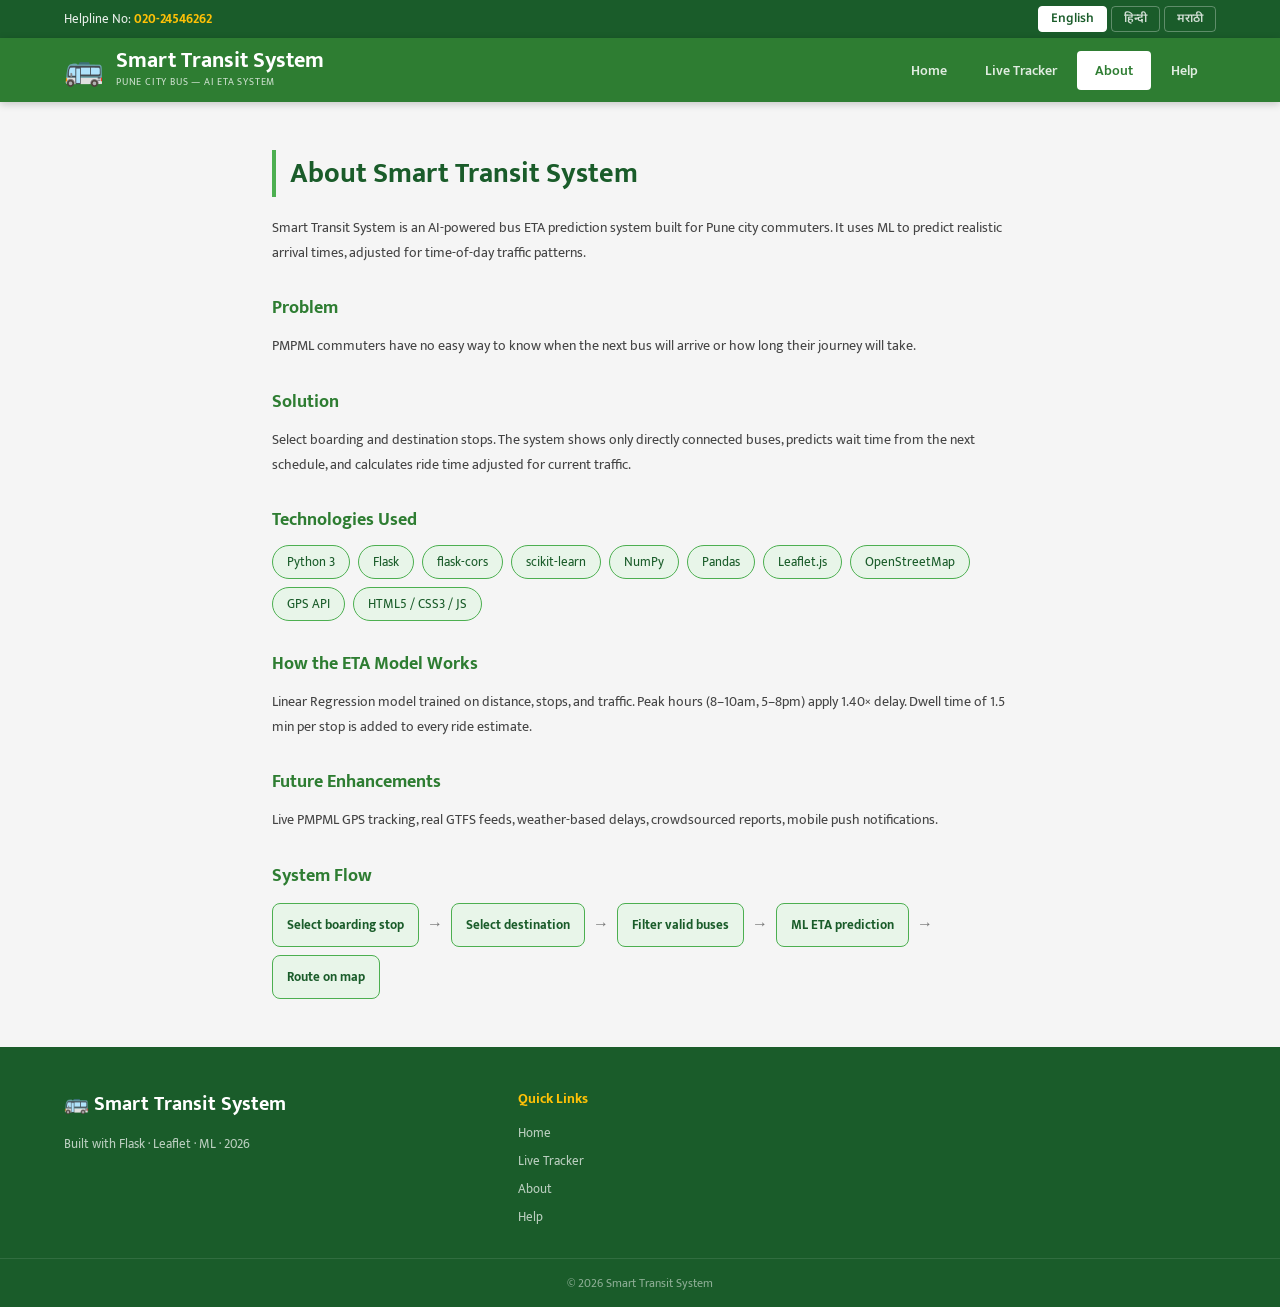
==== commit 46fc429a: "Add files via upload" ====
--- a/about.html
+++ b/about.html
@@ -3,35 +3,41 @@
 <head>
   <meta charset="UTF-8"/>
   <meta name="viewport" content="width=device-width, initial-scale=1.0"/>
-  <title>About – PuneRide</title>
+  <title>About – Smart Transit System</title>
   <link rel="stylesheet" href="style.css"/>
-  <link href="https://fonts.googleapis.com/css2?family=Syne:wght@400;600;700;800&family=Noto+Sans+Devanagari:wght@300;400;500;600&display=swap" rel="stylesheet"/>
+  <link href="https://fonts.googleapis.com/css2?family=Noto+Sans+Devanagari:wght@300;400;500;600;700&family=Mukta:wght@400;500;600;700&display=swap" rel="stylesheet"/>
 </head>
-<body class="landing-body">
-<div class="bg-canvas">
-  <div class="bg-grid"></div>
-  <div class="bg-glow g1"></div>
-  <div class="bg-glow g2"></div>
-</div>
-<nav>
-  <div class="logo"><span class="logo-bus">🚌</span> PuneRide</div>
-  <div class="nav-center">
-    <a href="index.html" data-i18n="nav_home">Home</a>
-    <a href="dashboard.html" data-i18n="nav_tracker">Live Tracker</a>
-    <a href="about.html" class="active" data-i18n="nav_about">About</a>
-    <a href="help.html" data-i18n="nav_help">Help</a>
-  </div>
-  <div class="nav-right">
+<body>
+<div class="top-bar">
+  <div class="top-bar-inner">
+    <span class="helpline"><span data-i18n="helpline">Helpline No:</span> <strong>020-24546262</strong></span>
     <div class="lang-switcher">
-      <button class="lang-btn active" data-lang="en" onclick="setLang('en')">EN</button>
-      <button class="lang-btn" data-lang="hi" onclick="setLang('hi')">हि</button>
-      <button class="lang-btn" data-lang="mr" onclick="setLang('mr')">म</button>
+      <button class="lang-btn active" data-lang="en" onclick="setLang('en')">English</button>
+      <button class="lang-btn" data-lang="hi" onclick="setLang('hi')">हिन्दी</button>
+      <button class="lang-btn" data-lang="mr" onclick="setLang('mr')">मराठी</button>
     </div>
   </div>
-</nav>
+</div>
+<header class="site-header">
+  <div class="header-inner">
+    <div class="brand">
+      <div class="brand-logo">🚌</div>
+      <div class="brand-text">
+        <div class="brand-name" data-i18n="system_name">Smart Transit System</div>
+        <div class="brand-sub" data-i18n="system_sub">PUNE CITY BUS — AI ETA SYSTEM</div>
+      </div>
+    </div>
+    <nav class="main-nav">
+      <a href="index.html" data-i18n="nav_home">Home</a>
+      <a href="dashboard.html" data-i18n="nav_tracker">Live Tracker</a>
+      <a href="about.html" class="active" data-i18n="nav_about">About</a>
+      <a href="help.html" data-i18n="nav_help">Help</a>
+    </nav>
+  </div>
+</header>
 <div class="page-wrap">
-  <h1 data-i18n="about_title">About PuneRide</h1>
-  <p data-i18n="about_p1">PuneRide is a smart bus ETA prediction system built for Pune city commuters.</p>
+  <h1 data-i18n="about_title">About Smart Transit System</h1>
+  <p data-i18n="about_p1">Smart Transit System is an AI-powered bus ETA prediction system.</p>
   <h2 data-i18n="about_problem">Problem</h2>
   <p data-i18n="about_prob_p">PMPML commuters have no easy way to know when the next bus will arrive.</p>
   <h2 data-i18n="about_solution">Solution</h2>
@@ -44,10 +50,10 @@
     <span class="chip">GPS API</span><span class="chip">HTML5 / CSS3 / JS</span>
   </div>
   <h2 data-i18n="about_how">How the ETA Model Works</h2>
-  <p data-i18n="about_how_p">Linear Regression on distance, stops, and traffic. Peak hours 1.40× delay. 1.5 min dwell per stop.</p>
+  <p data-i18n="about_how_p">Linear Regression on distance, stops, and traffic. Peak hours 1.40× delay.</p>
   <h2 data-i18n="about_future">Future Enhancements</h2>
   <p data-i18n="about_future_p">Live PMPML GPS tracking, real GTFS feeds, weather delays, push notifications.</p>
-  <h2>System Flow</h2>
+  <h2 data-i18n="sys_flow">System Flow</h2>
   <div class="flow">
     <div class="flow-step" data-i18n="about_flow1">Select boarding stop</div>
     <div class="flow-arrow">→</div>
@@ -60,12 +66,12 @@
     <div class="flow-step" data-i18n="about_flow5">Route on map</div>
   </div>
 </div>
-<footer>
+<footer class="site-footer">
   <div class="footer-inner">
-    <span>🚌 PuneRide</span>
-    <span data-i18n="footer_built">Built with Flask · Leaflet · ML · 2026</span>
-    <span data-i18n="footer_demo">Demo Project · PMPML Inspired</span>
+    <div class="footer-col"><div class="footer-brand">🚌 <span data-i18n="system_name">Smart Transit System</span></div><p data-i18n="footer_built">Built with Flask · Leaflet · ML · 2026</p></div>
+    <div class="footer-col"><h4 data-i18n="quick_links">Quick Links</h4><a href="index.html" data-i18n="nav_home">Home</a><a href="dashboard.html" data-i18n="nav_tracker">Live Tracker</a><a href="about.html" data-i18n="nav_about">About</a><a href="help.html" data-i18n="nav_help">Help</a></div>
   </div>
+  <div class="footer-bottom">© 2026 <span data-i18n="system_name">Smart Transit System</span></div>
 </footer>
 <script src="i18n.js"></script>
 </body>
